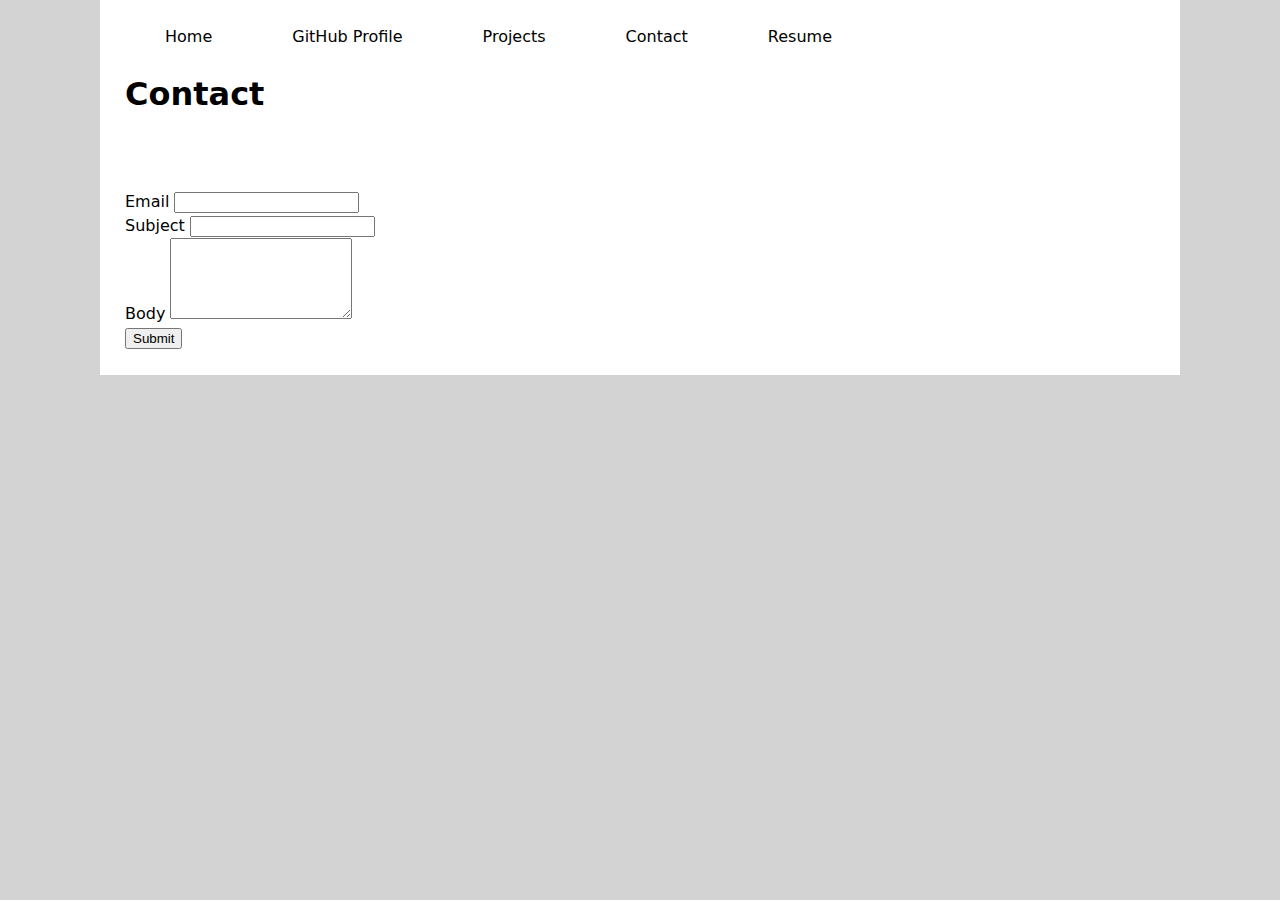
==== contact/index.html @ 3ef32a85 "adding more pages/styles" ====
<!DOCTYPE html>
<html lang="en">
  <head>
    <meta charset="UTF-8" />
    <meta name="viewport" content="width=device-width, initial-scale=1.0" />
    <title>Contact</title>
    <link rel="stylesheet" href="../styles.css" />
    <link rel="stylesheet" href="contactStyles.css" />
  </head>
  <body>
    <header>
      <nav>
        <ul>
          <li><a href="../index.html">Home</a></li>
          <li>
            <a href="https://github.com/jadedeo" target="_blank"
              >GitHub Profile</a
            >
          </li>
          <li><a href="../projects/index.html">Projects</a></li>
          <li><a href="">Contact</a></li>
          <li><a href="../resume/index.html">Resume</a></li>
        </ul>
      </nav>

      <h1>Contact</h1>
    </header>

    <section>
      <form
        action="mailto:jadedeo@gmail.com"
        method="post"
        encytpe="text/plain"
      >
        <div class="form-element">
          <label for="email"
            >Email <input type="email" name="email" id="email"
          /></label>
        </div>
        <div class="form-element">
          <label for="subject"
            >Subject <input name="subject" id="subject"
          /></label>
        </div>
        <div class="form-element">
          <label for="body"
            >Body <textarea rows="5" placeholder=""></textarea>
          </label>
        </div>
        <button>Submit</button>
      </form>
    </section>
  </body>
</html>
---- styles.css ----
body {
  font: 100%/1.5 system-ui;
  background-color: lightgray;
  margin: 0px 100px;
}

header,
section {
  background-color: white;
  padding: 25px;
}

nav {
  margin: 0;
}

nav ul {
  list-style-type: none;
  margin: 0;
  padding: 0;
  display: flex;
}

nav ul li a {
  text-decoration: none;
  color: inherit;
  padding: 20px 40px;
}

nav ul li a:hover {
  text-decoration: none;
  color: inherit;
  background-color: lightgray;
}
---- contact/contactStyles.css ----
/* form {
  background-color: pink;
} */
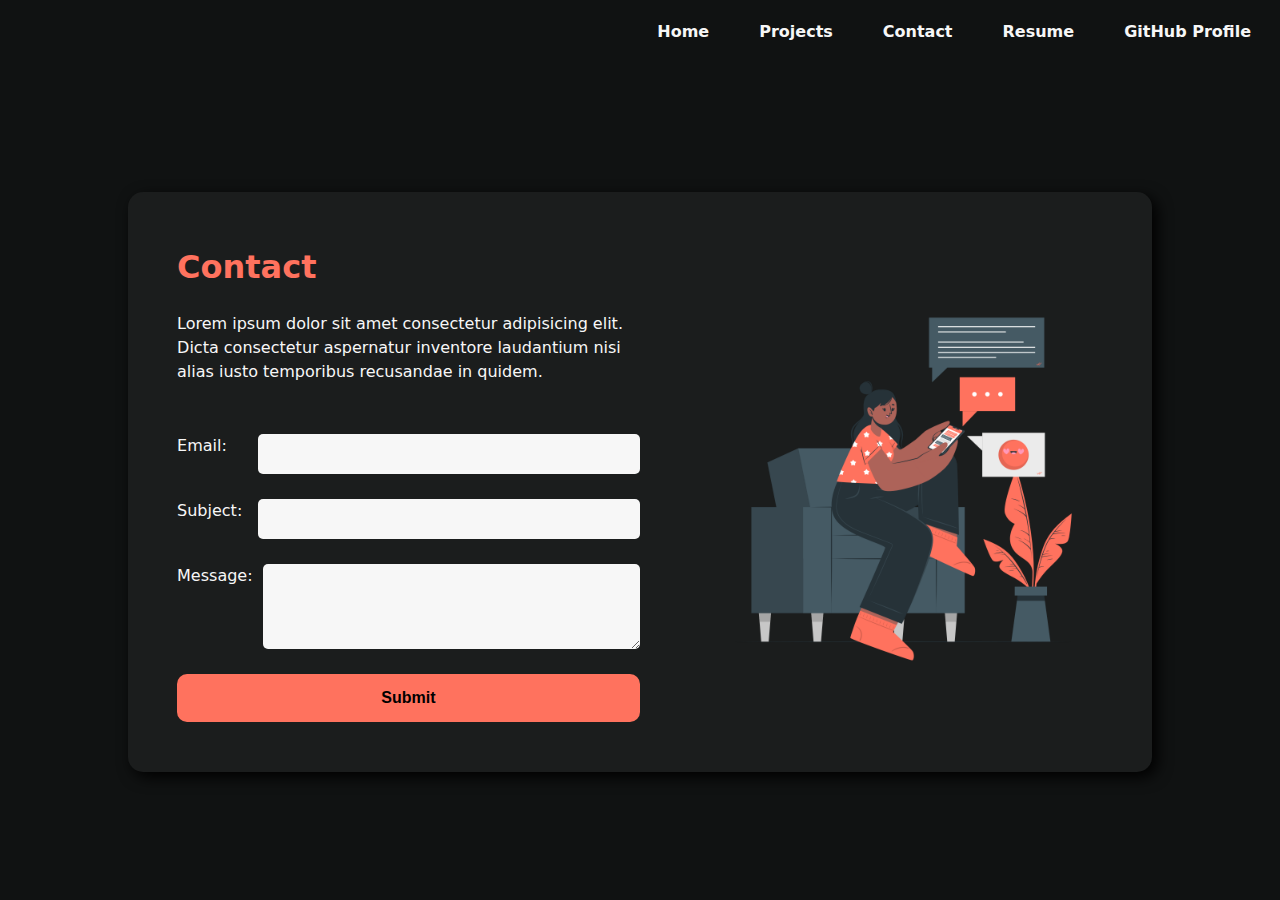
==== commit 575346f4: "styling & content" ====
--- a/contact/index.html
+++ b/contact/index.html
@@ -12,43 +12,60 @@
       <nav>
         <ul>
           <li><a href="../index.html">Home</a></li>
+          <li><a href="../projects/index.html">Projects</a></li>
+          <li><a href="../contact/index.html">Contact</a></li>
+          <li><a href="../resume/index.html">Resume</a></li>
           <li>
             <a href="https://github.com/jadedeo" target="_blank"
               >GitHub Profile</a
             >
           </li>
-          <li><a href="../projects/index.html">Projects</a></li>
-          <li><a href="">Contact</a></li>
-          <li><a href="../resume/index.html">Resume</a></li>
         </ul>
       </nav>
-
-      <h1>Contact</h1>
     </header>
 
-    <section>
-      <form
-        action="mailto:jadedeo@gmail.com"
-        method="post"
-        encytpe="text/plain"
-      >
-        <div class="form-element">
-          <label for="email"
-            >Email <input type="email" name="email" id="email"
-          /></label>
+    <main>
+      <!-- <div class="non-card-container">
+        <h1>Contact</h1>
+        <p>
+          Lorem ipsum dolor sit amet consectetur adipisicing elit. Dicta
+          consectetur aspernatur inventore laudantium nisi alias iusto
+          temporibus recusandae in quidem.
+        </p>
+      </div> -->
+
+      <div class="columns card">
+        <div class="column">
+          <h1>Contact</h1>
+          <p>
+            Lorem ipsum dolor sit amet consectetur adipisicing elit. Dicta
+            consectetur aspernatur inventore laudantium nisi alias iusto
+            temporibus recusandae in quidem.
+          </p>
+          <form
+            action="mailto:jadedeo@gmail.com"
+            method="post"
+            enctype="text/plain"
+          >
+            <div class="form-element">
+              <label for="email">Email:</label>
+              <input id="email" type="email" />
+            </div>
+            <div class="form-element">
+              <label for="subject">Subject:</label>
+              <input id="subject" />
+            </div>
+            <div class="form-element">
+              <label for="message">Message:</label>
+              <textarea id="message" rows="5"></textarea>
+            </div>
+            <button>Submit</button>
+          </form>
         </div>
-        <div class="form-element">
-          <label for="subject"
-            >Subject <input name="subject" id="subject"
-          /></label>
+        <div class="column">
+          <img src="../images/mail.png" />
         </div>
-        <div class="form-element">
-          <label for="body"
-            >Body <textarea rows="5" placeholder=""></textarea>
-          </label>
-        </div>
-        <button>Submit</button>
-      </form>
-    </section>
+      </div>
+    </main>
   </body>
 </html>
--- a/styles.css
+++ b/styles.css
@@ -1,34 +1,96 @@
+:root {
+  --page-background: #101212;
+  --card-background: rgb(27, 29, 29);
+  --text-color: rgb(247, 247, 247);
+  --accent: #ff725e;
+}
+
+/* GENERAL */
 body {
   font: 100%/1.5 system-ui;
-  background-color: lightgray;
-  margin: 0px 100px;
+  background-color: var(--page-background);
+  margin: 0;
+  color: var(--text-color);
 }
 
-header,
-section {
-  background-color: white;
-  padding: 25px;
+body,
+html {
+  height: 100%;
 }
 
+img {
+  width: 100%;
+  height: auto;
+  max-width: 400px;
+}
+
+h1,
+h2 {
+  color: var(--accent);
+}
+
+main {
+  margin: 0 10%;
+  display: flex;
+  flex-direction: column;
+  justify-content: center;
+  align-items: center;
+  min-height: calc(100% - 64px);
+}
+
+button {
+  background-color: var(--accent);
+  border: 0;
+  border-radius: 10px;
+  padding: 15px;
+  font-weight: bold;
+  font-size: inherit;
+  width: 100%;
+}
+
+/* NAVBAR */
 nav {
-  margin: 0;
+  padding: 4px;
 }
 
 nav ul {
   list-style-type: none;
-  margin: 0;
-  padding: 0;
   display: flex;
+  justify-content: end;
+}
+
+nav ul li {
+  margin: 0 25px;
+  font-weight: bold;
 }
 
 nav ul li a {
   text-decoration: none;
   color: inherit;
-  padding: 20px 40px;
 }
 
-nav ul li a:hover {
-  text-decoration: none;
-  color: inherit;
-  background-color: lightgray;
+/* CONTAINERS */
+.non-card-container {
+  margin: 30px 0;
 }
+
+.card {
+  background-color: var(--card-background);
+  padding: 30px;
+  min-width: 500px;
+  box-shadow: 5px 5px 15px black;
+  border-radius: 15px;
+  margin: 50px 0;
+}
+
+.columns {
+  display: flex;
+  flex-wrap: wrap;
+  gap: 25px;
+  align-items: center;
+  justify-content: space-around;
+}
+
+.column {
+  max-width: 48%;
+}
--- a/contact/contactStyles.css
+++ b/contact/contactStyles.css
@@ -1,3 +1,27 @@
-/* form {
-  background-color: pink;
-} */
+form {
+  margin: 50px 0 20px 0;
+}
+
+input,
+textarea {
+  border-radius: 5px;
+  border: 0;
+  background-color: var(--text-color);
+  width: 100%;
+  padding: 5px 15px;
+}
+
+input {
+  height: 30px;
+}
+
+.form-element {
+  margin: 25px 0;
+  display: flex;
+  /* align-items: center; */
+  gap: 10px;
+}
+
+.form-element label {
+  width: 20%;
+}
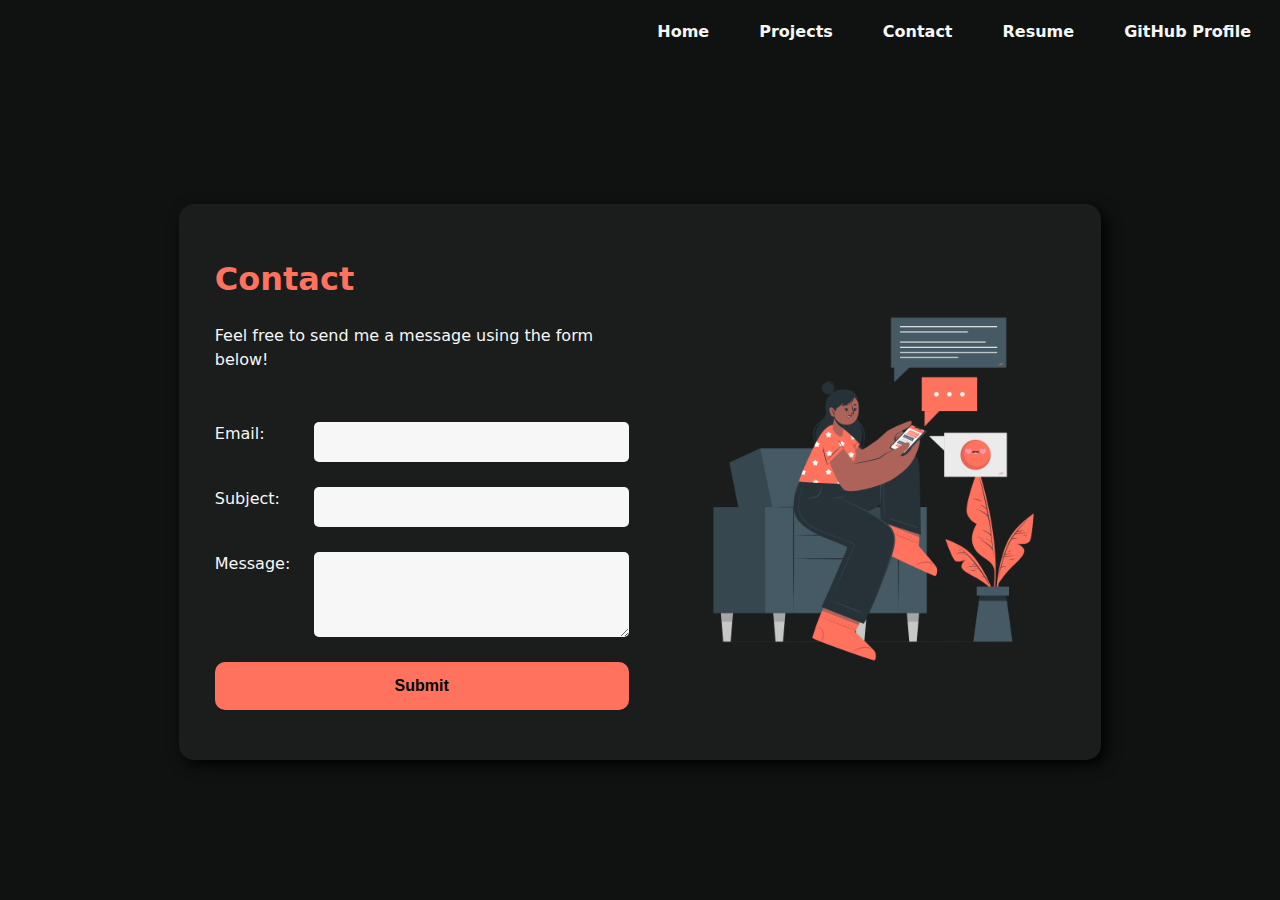
==== commit 5c0752b0: "update placeholder text" ====
--- a/contact/index.html
+++ b/contact/index.html
@@ -25,23 +25,10 @@
     </header>
 
     <main>
-      <!-- <div class="non-card-container">
-        <h1>Contact</h1>
-        <p>
-          Lorem ipsum dolor sit amet consectetur adipisicing elit. Dicta
-          consectetur aspernatur inventore laudantium nisi alias iusto
-          temporibus recusandae in quidem.
-        </p>
-      </div> -->
-
       <div class="columns card">
         <div class="column">
           <h1>Contact</h1>
-          <p>
-            Lorem ipsum dolor sit amet consectetur adipisicing elit. Dicta
-            consectetur aspernatur inventore laudantium nisi alias iusto
-            temporibus recusandae in quidem.
-          </p>
+          <p>Feel free to send me a message using the form below!</p>
           <form
             action="mailto:jadedeo@gmail.com"
             method="post"
--- a/contact/contactStyles.css
+++ b/contact/contactStyles.css
@@ -18,10 +18,9 @@
 .form-element {
   margin: 25px 0;
   display: flex;
-  /* align-items: center; */
   gap: 10px;
 }
 
 .form-element label {
-  width: 20%;
+  width: 130px;
 }
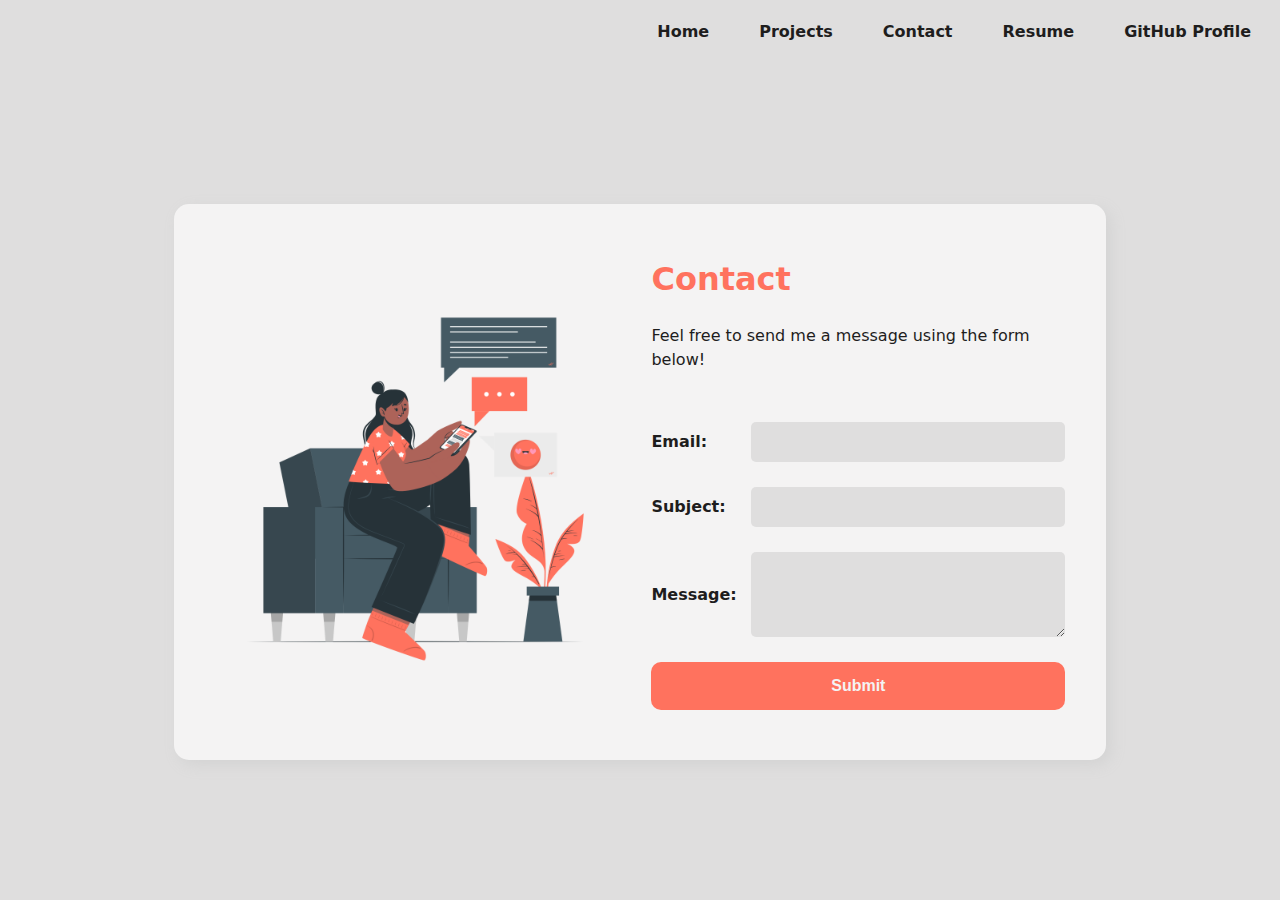
==== commit 1ad7714d: "updates" ====
--- a/contact/index.html
+++ b/contact/index.html
@@ -27,6 +27,9 @@
     <main>
       <div class="columns card">
         <div class="column">
+          <img src="../images/mail.png" />
+        </div>
+        <div class="column">
           <h1>Contact</h1>
           <p>Feel free to send me a message using the form below!</p>
           <form
@@ -49,9 +52,6 @@
             <button>Submit</button>
           </form>
         </div>
-        <div class="column">
-          <img src="../images/mail.png" />
-        </div>
       </div>
     </main>
   </body>
--- a/styles.css
+++ b/styles.css
@@ -1,7 +1,7 @@
 :root {
-  --page-background: #101212;
-  --card-background: rgb(27, 29, 29);
-  --text-color: rgb(247, 247, 247);
+  --page-background: rgb(223, 222, 222);
+  --card-background: rgb(244, 243, 243);
+  --text-color: rgb(30, 29, 29);
   --accent: #ff725e;
 }
 
@@ -40,6 +40,7 @@
 
 button {
   background-color: var(--accent);
+  color: var(--card-background);
   border: 0;
   border-radius: 10px;
   padding: 15px;
@@ -76,11 +77,10 @@
 
 .card {
   background-color: var(--card-background);
-  padding: 30px;
+  padding: 30px 35px;
   min-width: 500px;
-  box-shadow: 5px 5px 15px black;
+  box-shadow: 5px 5px 15px lightgray;
   border-radius: 15px;
-  margin: 50px 0;
 }
 
 .columns {
--- a/contact/contactStyles.css
+++ b/contact/contactStyles.css
@@ -6,7 +6,7 @@
 textarea {
   border-radius: 5px;
   border: 0;
-  background-color: var(--text-color);
+  background-color: var(--page-background);
   width: 100%;
   padding: 5px 15px;
 }
@@ -19,8 +19,10 @@
   margin: 25px 0;
   display: flex;
   gap: 10px;
+  align-items: center;
 }
 
 .form-element label {
   width: 130px;
+  font-weight: bold;
 }
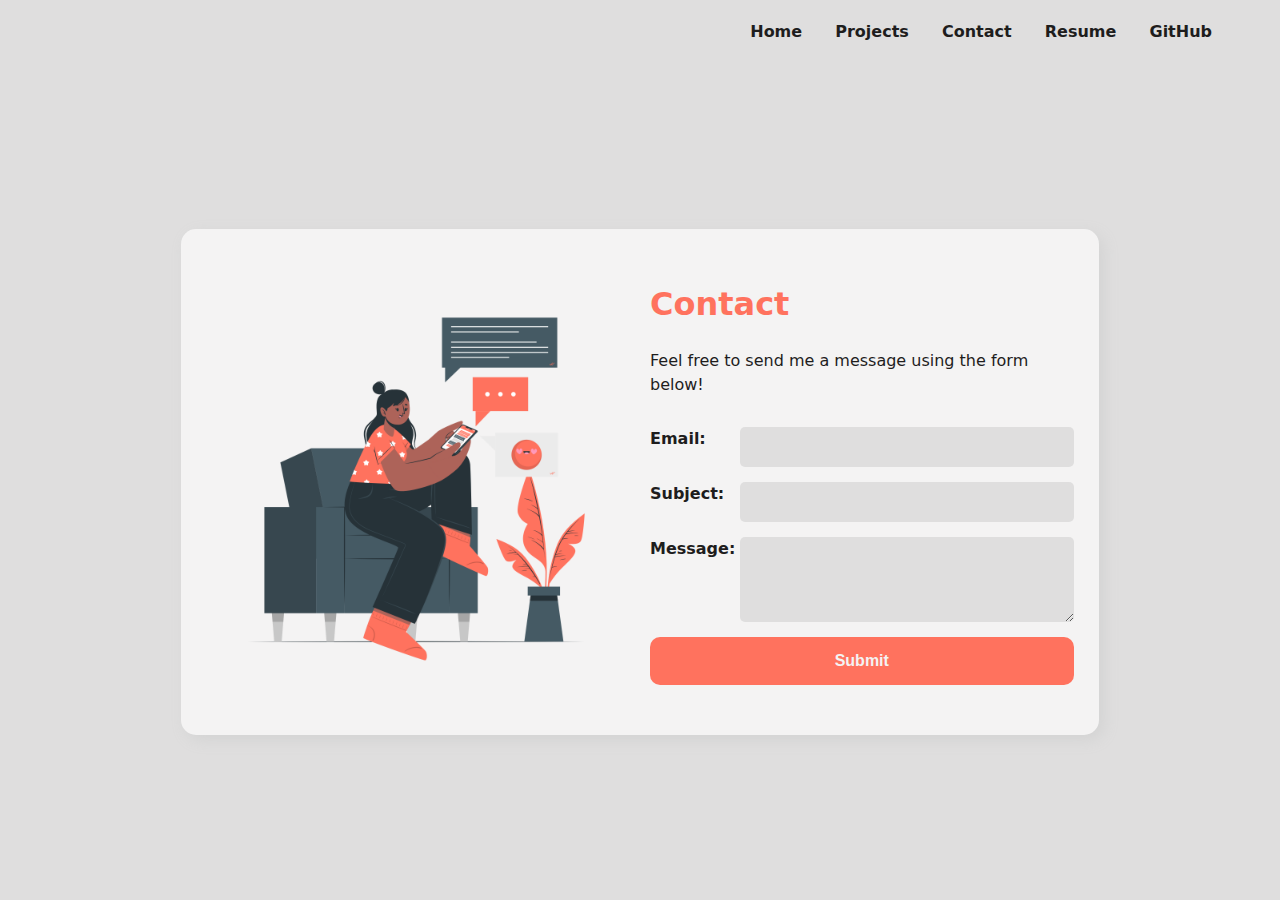
==== commit e2cf519e: "refining styles" ====
--- a/contact/index.html
+++ b/contact/index.html
@@ -13,12 +13,10 @@
         <ul>
           <li><a href="../index.html">Home</a></li>
           <li><a href="../projects/index.html">Projects</a></li>
-          <li><a href="../contact/index.html">Contact</a></li>
+          <li><a href="">Contact</a></li>
           <li><a href="../resume/index.html">Resume</a></li>
           <li>
-            <a href="https://github.com/jadedeo" target="_blank"
-              >GitHub Profile</a
-            >
+            <a href="https://github.com/jadedeo" target="_blank">GitHub</a>
           </li>
         </ul>
       </nav>
@@ -26,10 +24,10 @@
 
     <main>
       <div class="columns card">
-        <div class="column">
+        <div>
           <img src="../images/mail.png" />
         </div>
-        <div class="column">
+        <div>
           <h1>Contact</h1>
           <p>Feel free to send me a message using the form below!</p>
           <form
--- a/styles.css
+++ b/styles.css
@@ -49,25 +49,33 @@
   width: 100%;
 }
 
+a {
+  text-decoration: none;
+  color: inherit;
+}
+
+a:hover {
+  text-decoration: underline;
+  text-decoration-color: var(--accent);
+  text-decoration-thickness: 3px;
+  text-underline-offset: 5px;
+}
+
 /* NAVBAR */
 nav {
   padding: 4px;
+  margin: 0 5%;
 }
 
 nav ul {
   list-style-type: none;
   display: flex;
   justify-content: end;
+  gap: 3%;
 }
 
 nav ul li {
-  margin: 0 25px;
   font-weight: bold;
-}
-
-nav ul li a {
-  text-decoration: none;
-  color: inherit;
 }
 
 /* CONTAINERS */
@@ -78,19 +86,17 @@
 .card {
   background-color: var(--card-background);
   padding: 30px 35px;
-  min-width: 500px;
   box-shadow: 5px 5px 15px lightgray;
   border-radius: 15px;
 }
 
 .columns {
-  display: flex;
-  flex-wrap: wrap;
-  gap: 25px;
+  display: grid;
+  grid-template-columns: 50% 50%;
   align-items: center;
-  justify-content: space-around;
+  gap: 10px;
+
+  @media screen and (max-width: 769px) {
+    grid-template-columns: auto;
+  }
 }
-
-.column {
-  max-width: 48%;
-}
--- a/contact/contactStyles.css
+++ b/contact/contactStyles.css
@@ -1,5 +1,7 @@
 form {
-  margin: 50px 0 20px 0;
+  margin: 30px 0 20px 0;
+  gap: 15px;
+  display: grid;
 }
 
 input,
@@ -7,7 +9,6 @@
   border-radius: 5px;
   border: 0;
   background-color: var(--page-background);
-  width: 100%;
   padding: 5px 15px;
 }
 
@@ -16,13 +17,11 @@
 }
 
 .form-element {
-  margin: 25px 0;
-  display: flex;
-  gap: 10px;
-  align-items: center;
+  display: grid;
+  grid-template-columns: 90px auto;
+  grid-column: 1 / -1;
 }
 
 .form-element label {
-  width: 130px;
   font-weight: bold;
 }
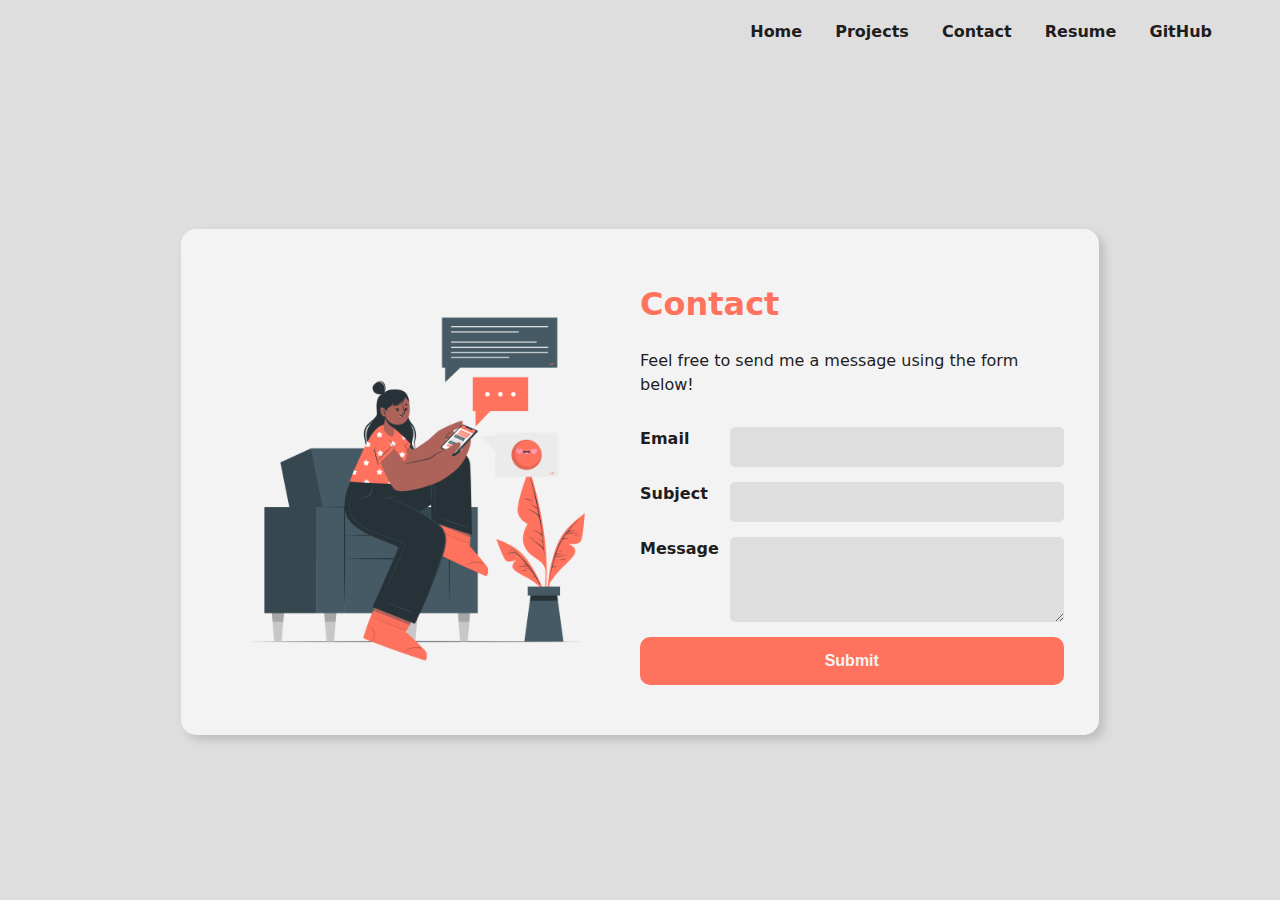
==== commit a9672036: "more styling tweaks" ====
--- a/contact/index.html
+++ b/contact/index.html
@@ -36,15 +36,15 @@
             enctype="text/plain"
           >
             <div class="form-element">
-              <label for="email">Email:</label>
+              <label for="email">Email</label>
               <input id="email" type="email" />
             </div>
             <div class="form-element">
-              <label for="subject">Subject:</label>
+              <label for="subject">Subject</label>
               <input id="subject" />
             </div>
             <div class="form-element">
-              <label for="message">Message:</label>
+              <label for="message">Message</label>
               <textarea id="message" rows="5"></textarea>
             </div>
             <button>Submit</button>
--- a/styles.css
+++ b/styles.css
@@ -1,7 +1,7 @@
 :root {
-  --page-background: rgb(223, 222, 222);
-  --card-background: rgb(244, 243, 243);
-  --text-color: rgb(30, 29, 29);
+  --page-background: #dfdede;
+  --card-background: #f4f3f3;
+  --text-color: #1e1d1d;
   --accent: #ff725e;
 }
 
@@ -81,18 +81,20 @@
 /* CONTAINERS */
 .non-card-container {
   margin: 30px 0;
+  max-width: 920px;
 }
 
 .card {
   background-color: var(--card-background);
   padding: 30px 35px;
-  box-shadow: 5px 5px 15px lightgray;
+  box-shadow: 5px 5px 10px rgb(189, 189, 189);
   border-radius: 15px;
+  max-width: 920px;
 }
 
 .columns {
   display: grid;
-  grid-template-columns: 50% 50%;
+  grid-template-columns: auto 50%;
   align-items: center;
   gap: 10px;
 
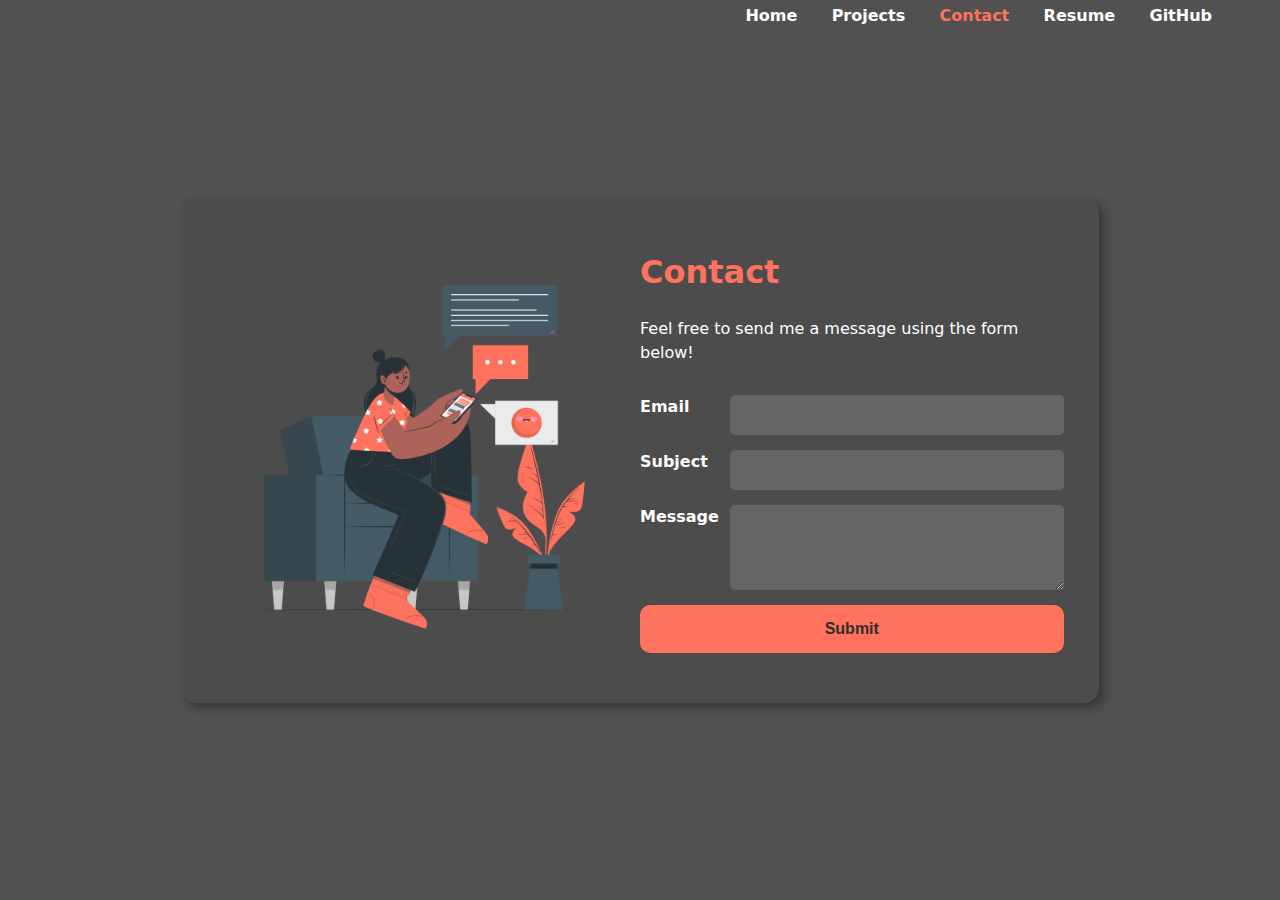
==== commit 79138c2a: "assignment 1 + lab 3 wip" ====
--- a/contact/index.html
+++ b/contact/index.html
@@ -6,9 +6,10 @@
     <title>Contact</title>
     <link rel="stylesheet" href="../styles.css" />
     <link rel="stylesheet" href="contactStyles.css" />
+    <script src="../global.js" type="module"></script>
   </head>
   <body>
-    <header>
+    <!-- <header>
       <nav>
         <ul>
           <li><a href="../index.html">Home</a></li>
@@ -20,7 +21,7 @@
           </li>
         </ul>
       </nav>
-    </header>
+    </header> -->
 
     <main>
       <div class="columns card">
--- a/styles.css
+++ b/styles.css
@@ -1,6 +1,7 @@
 :root {
   --page-background: #dfdede;
   --card-background: #f4f3f3;
+  --card-shadow: rgba(0, 0, 0, 0.1);
   --text-color: #1e1d1d;
   --accent: #ff725e;
 }
@@ -10,7 +11,11 @@
   font: 100%/1.5 system-ui;
   background-color: var(--page-background);
   margin: 0;
-  color: var(--text-color);
+  /* color: var(--text-color); */
+
+  background-color: color-mix(in oklch, var(--page-background), canvas 65%);
+  color: CanvasText;
+  color-scheme: dark;
 }
 
 body,
@@ -40,7 +45,7 @@
 
 button {
   background-color: var(--accent);
-  color: var(--card-background);
+  color: color-mix(in oklch, var(--card-background), canvas 85%);
   border: 0;
   border-radius: 10px;
   padding: 15px;
@@ -67,15 +72,26 @@
   margin: 0 5%;
 }
 
-nav ul {
+/* nav ul {
+  list-style-type: none;
+  display: flex;
+  justify-content: end;
+  gap: 3%;
+} */
+
+nav {
   list-style-type: none;
   display: flex;
   justify-content: end;
   gap: 3%;
 }
 
-nav ul li {
+nav a {
   font-weight: bold;
+}
+
+nav a.current {
+  color: var(--accent);
 }
 
 /* CONTAINERS */
@@ -85,9 +101,11 @@
 }
 
 .card {
-  background-color: var(--card-background);
+  background-color: color-mix(in oklch, var(--card-background), canvas 70%);
+  /* background-color: var(--card-background); */
   padding: 30px 35px;
-  box-shadow: 5px 5px 10px rgb(189, 189, 189);
+  /* box-shadow: 5px 5px 10px rgb(189, 189, 189); */
+  box-shadow: 5px 5px 10px color-mix(in oklch, var(--card-shadow), canvas 30%);
   border-radius: 15px;
   max-width: 920px;
 }
--- a/contact/contactStyles.css
+++ b/contact/contactStyles.css
@@ -8,7 +8,7 @@
 textarea {
   border-radius: 5px;
   border: 0;
-  background-color: var(--page-background);
+  background-color: color-mix(in oklch, var(--page-background), canvas 55%);
   padding: 5px 15px;
 }
 
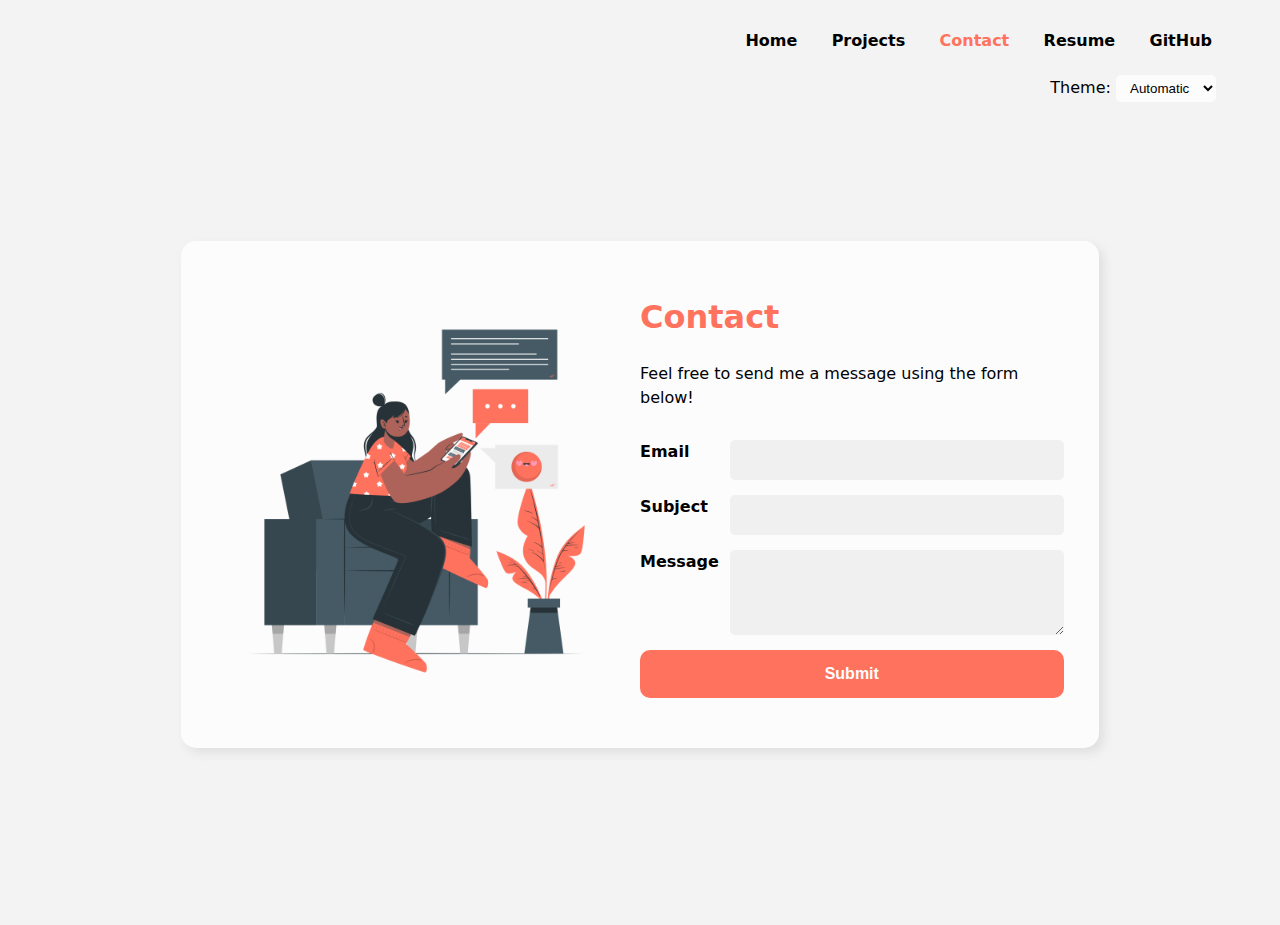
==== commit 613da1bd: "lab 3" ====
--- a/contact/index.html
+++ b/contact/index.html
@@ -9,20 +9,6 @@
     <script src="../global.js" type="module"></script>
   </head>
   <body>
-    <!-- <header>
-      <nav>
-        <ul>
-          <li><a href="../index.html">Home</a></li>
-          <li><a href="../projects/index.html">Projects</a></li>
-          <li><a href="">Contact</a></li>
-          <li><a href="../resume/index.html">Resume</a></li>
-          <li>
-            <a href="https://github.com/jadedeo" target="_blank">GitHub</a>
-          </li>
-        </ul>
-      </nav>
-    </header> -->
-
     <main>
       <div class="columns card">
         <div>
--- a/styles.css
+++ b/styles.css
@@ -15,12 +15,24 @@
 
   background-color: color-mix(in oklch, var(--page-background), canvas 65%);
   color: CanvasText;
-  color-scheme: dark;
 }
 
 body,
 html {
   height: 100%;
+}
+
+.color-scheme {
+  position: absolute;
+  top: 75px;
+  right: 5%;
+}
+
+select {
+  border: 0;
+  padding: 5px 10px;
+  background-color: color-mix(in oklch, var(--card-background), canvas 75%);
+  border-radius: 5px;
 }
 
 img {
@@ -40,7 +52,7 @@
   flex-direction: column;
   justify-content: center;
   align-items: center;
-  min-height: calc(100% - 64px);
+  min-height: calc(100% - 75px);
 }
 
 button {
@@ -69,7 +81,7 @@
 /* NAVBAR */
 nav {
   padding: 4px;
-  margin: 0 5%;
+  margin: 25px 5%;
 }
 
 /* nav ul {
@@ -101,7 +113,7 @@
 }
 
 .card {
-  background-color: color-mix(in oklch, var(--card-background), canvas 70%);
+  background-color: color-mix(in oklch, var(--card-background), canvas 75%);
   /* background-color: var(--card-background); */
   padding: 30px 35px;
   /* box-shadow: 5px 5px 10px rgb(189, 189, 189); */
